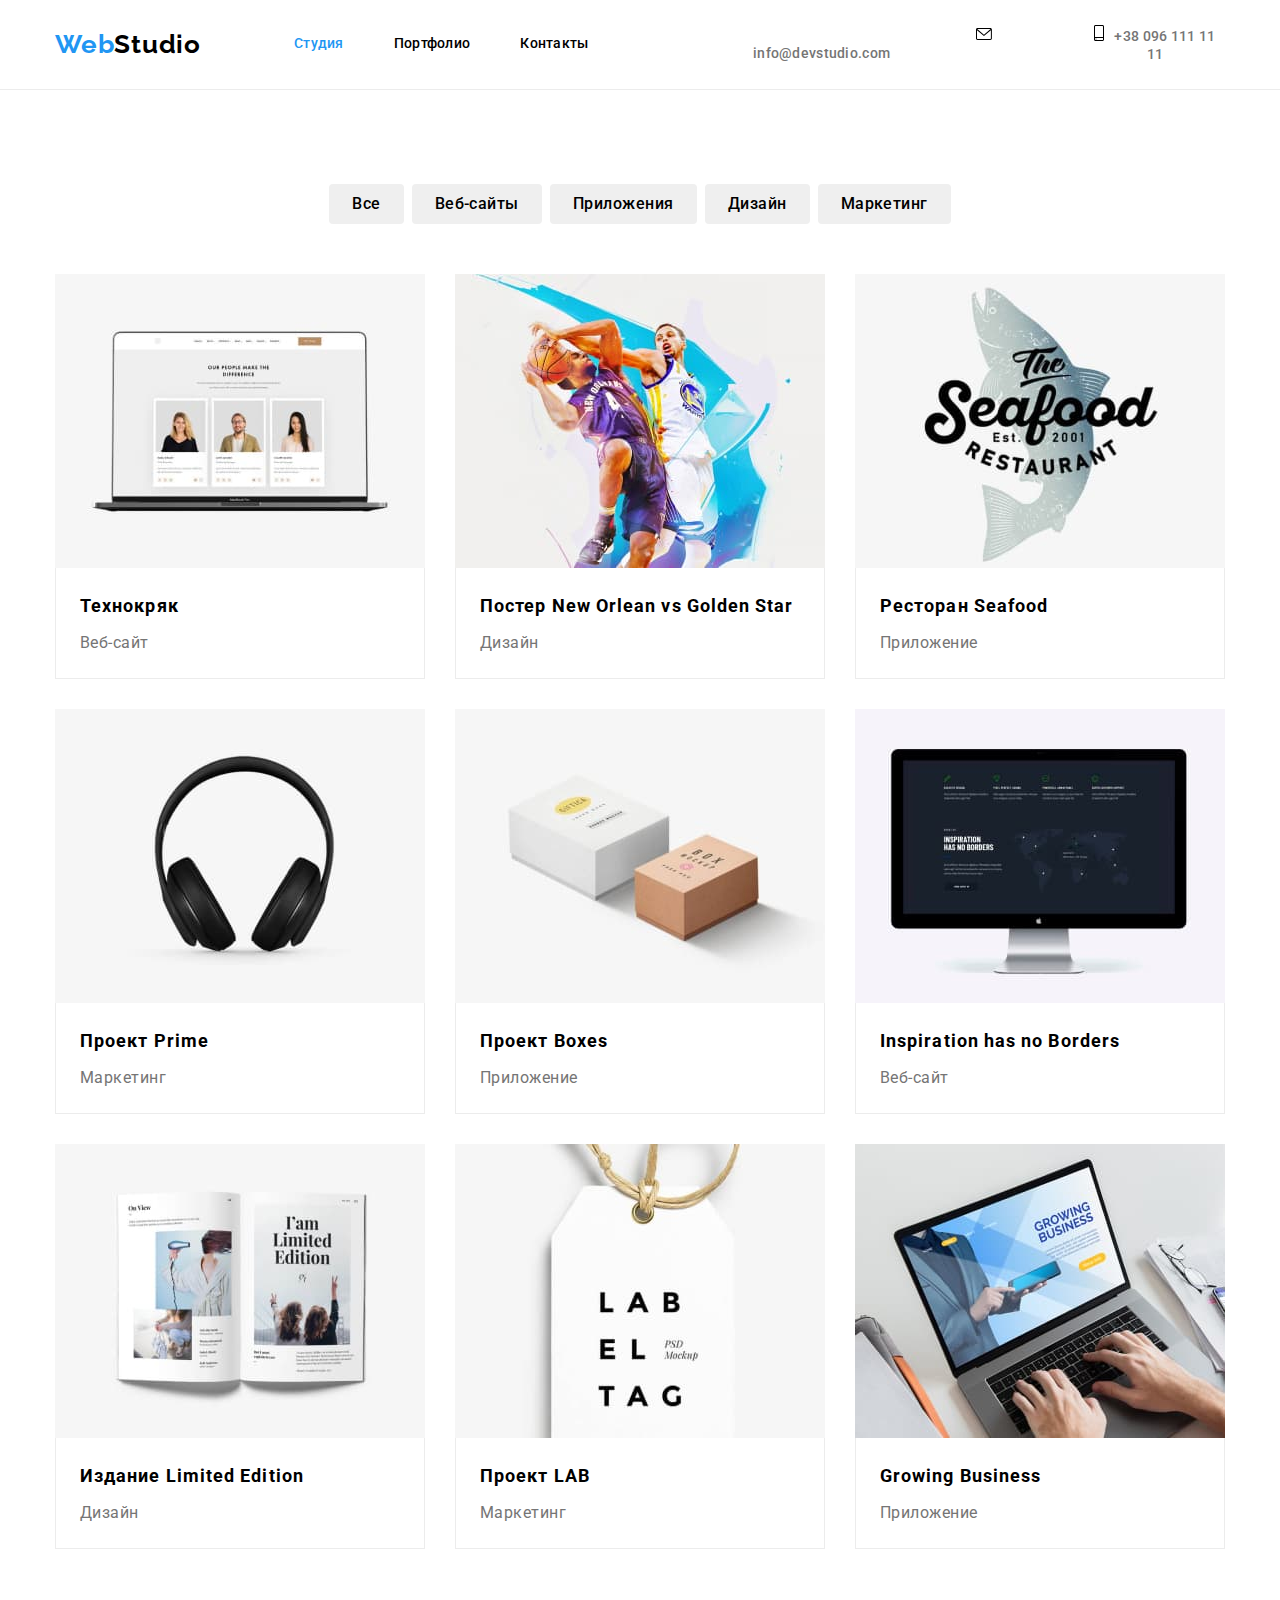
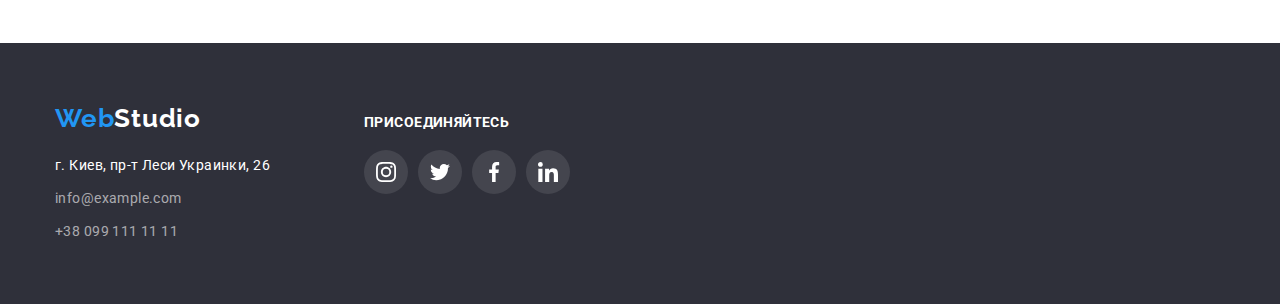
==== portfolio.html @ e5585f5c "Файли минулої роботи" ====
<!DOCTYPE html>
<html lang="en">
  <head>
    <meta charset="UTF-8" />
    <meta http-equiv="X-UA-Compatible" content="IE=edge" />
    <meta name="viewport" content="width=device-width, initial-scale=1.0" />
    <title>Портфолио</title>
    <link
      href="https://fonts.googleapis.com/css2?family=Raleway:wght@700&family=Roboto:wght@400;500;700;900&display=swap"
      rel="stylesheet"
    />
    <link
      rel="stylesheet"
      href="https://cdnjs.cloudflare.com/ajax/libs/modern-normalize/1.1.0/modern-normalize.min.css"
    />
    <link rel="stylesheet" href="./css/styles.css" />
  </head>
  <body>
    <header class="header">
      <section class="header-section">
        <div class="nav-box container">
          <a class="logo webstudio link" href="./index.html">
            <span class="logo-header">Web</span>Studio</a
          >
          <nav class="header-nav">
            <ul class="list nav-ulka">
              <li class="nav-li">
                <a class="nav-link active link" href="./index.html">Студия</a>
              </li>
              <li class="nav-li">
                <a class="nav-link link" href="./portfolio.html">Портфолио</a>
              </li>
              <li><a class="nav-link link" href="./index.html">Контакты</a></li>
            </ul>
          </nav>
          <ul class="list contacts-ulka">
            <li class="contacts-li">
              <a
                class="header-contacts hmail link"
                href="mailto:info@devstudio.com"
                ><svg class="icon-sms" width="16" height="12">
                  <use href="./images/icons.svg#icon-sms"></use></svg
                >info@devstudio.com</a
              >
            </li>
            <li class="contacts-li">
              <a class="header-contacts link teleph" href="tel:+380961111111"
                ><svg class="icon-tel" width="10" height="16">
                  <use href="./images/icons.svg#icon-tel"></use></svg
                >+38 096 111 11 11</a
              >
            </li>
          </ul>
        </div>
      </section>
    </header>

    <main>
      <section class="projects">
        <div class="container">
          <ul class="list buttons-ulka">
            <li class="button-li">
              <button class="btn-portfolio btn" type="button">Все</button>
            </li>
            <li class="button-li">
              <button class="btn-portfolio btn" type="button">Веб-сайты</button>
            </li>
            <li class="button-li">
              <button class="btn-portfolio btn" type="button">
                Приложения
              </button>
            </li>
            <li class="button-li">
              <button class="btn-portfolio btn" type="button">Дизайн</button>
            </li>
            <li class="button-li">
              <button class="btn-portfolio btn" type="button">Маркетинг</button>
            </li>
          </ul>
        </div>
        <div class="container">
          <ul class="list projects-ulka project-card">
            <li class="project-li project-card-li">
              <img
                class="image-project"
                src="./images/p2i1.jpg"
                alt="Технокряк"
                width="370"
              />
              <div class="card">
                <h2 class="project-name">Технокряк</h2>
                <p class="project-type">Веб-сайт</p>
              </div>
            </li>
            <li class="project-li project-card-li">
              <img
                class="image-project"
                src="./images/p2i2.jpg"
                alt="New Orlean vs Golden Star"
                width="370"
              />
              <div class="card">
                <h2 class="project-name">
                  Постер <span lang="en">New Orlean vs Golden Star</span>
                </h2>
                <p class="project-type">Дизайн</p>
              </div>
            </li>
            <li class="project-li project-card-li">
              <img
                class="image-project"
                src="./images/p2i3.jpg"
                alt="Seafood"
                width="370"
              />
              <div class="card">
                <h2 class="project-name">
                  Ресторан <span lang="en">Seafood</span>
                </h2>
                <p class="project-type">Приложение</p>
              </div>
            </li>
          </ul>
          <ul class="list projects-ulka project-card">
            <li class="project-li project-card-li">
              <img
                class="image-project"
                src="./images/p2i4.jpg"
                alt="Prime"
                width="370"
              />
              <div class="card">
                <h2 class="project-name">
                  Проект <span lang="en">Prime</span>
                </h2>
                <p class="project-type">Маркетинг</p>
              </div>
            </li>
            <li class="project-li project-card-li">
              <img
                class="image-project"
                src="./images/p2i5.jpg"
                alt="Boxes"
                width="370"
              />
              <div class="card">
                <h2 class="project-name">
                  Проект <span lang="en">Boxes</span>
                </h2>
                <p class="project-type">Приложение</p>
              </div>
            </li>
            <li class="project-li project-card-li">
              <img
                class="image-project"
                src="./images/p2i6.jpg"
                alt="Inspiration has no Borders"
                width="370"
              />
              <div class="card">
                <h2 class="project-name">
                  <span lang="en">Inspiration has no Borders</span>
                </h2>
                <p class="project-type">Веб-сайт</p>
              </div>
            </li>
          </ul>
          <ul class="list projects-ulka project-card">
            <li class="project-li project-card-li">
              <img
                class="image-project"
                src="./images/p2i7.jpg"
                alt="Limited Edition"
                width="370"
              />
              <div class="card">
                <h2 class="project-name">
                  Издание <span lang="en">Limited Edition</span>
                </h2>
                <p class="project-type">Дизайн</p>
              </div>
            </li>
            <li class="project-li project-card-li">
              <img
                class="image-project"
                src="./images/p2i8.jpg"
                alt="LAB"
                width="370"
              />
              <div class="card">
                <h2 class="project-name">Проект <span></span> LAB</h2>
                <p class="project-type">Маркетинг</p>
              </div>
            </li>
            <li class="project-li project-card-li">
              <img
                class="image-project"
                src="./images/p2i9.jpg"
                alt="Growing Business"
                width="370"
              />
              <div class="card">
                <h2 class="project-name">
                  <span lang="en">Growing Business</span>
                </h2>
                <p class="project-type">Приложение</p>
              </div>
            </li>
          </ul>
        </div>
      </section>
    </main>

    <!-- Футер -->
    <footer class="footer">
      <section class="footer-section">
        <div class="container footer-box">
          <div>
            <a class="logo footer-logo link" lang="en" href="./index.html"
              ><span class="footer-web">Web</span
              ><span class="logo-footer">Studio</span></a
            >
            <address>
              <ul class="list footer-ulka">
                <li class="footer-li">
                  <a
                    class="address link"
                    href="https://goo.gl/maps/CcYmPfw3a3xQvwCz5"
                    target="_blank"
                    rel="noreferrer noopener"
                    >г. Киев, пр-т Леси Украинки, 26</a
                  >
                </li>
                <li class="footer-li">
                  <a class="footer-mail link" href="mailto:info@example.com"
                    >info@example.com</a
                  >
                </li>
                <li class="footer-li">
                  <a class="footer-tel link" href="tel:+380991111111"
                    >+38 099 111 11 11</a
                  >
                </li>
              </ul>
            </address>
          </div>
          <div class="footer-community">
            <p class="footer-social">Присоединяйтесь</p>

            <ul class="team-icons list">
              <li class="icon-footer">
                <a class="go-social footer link" href="#">
                  <svg class="footer-sociale" width="20" height="20">
                    <use href="./images/icons.svg#icon-insta"></use>
                  </svg>
                </a>
              </li>
              <li class="icon-footer">
                <a class="go-social footer link" href="#">
                  <svg class="footer-sociale" width="20" height="20">
                    <use href="./images/icons.svg#icon-twit"></use>
                  </svg>
                </a>
              </li>
              <li class="icon-footer">
                <a class="go-social footer link" href="#">
                  <svg class="footer-sociale" width="20" height="20">
                    <use href="./images/icons.svg#icon-fb"></use>
                  </svg>
                </a>
              </li>
              <li class="icon-footer">
                <a class="go-social footer link" href="#">
                  <svg class="footer-sociale" width="20" height="20">
                    <use href="./images/icons.svg#icon-linkd"></use>
                  </svg>
                </a>
              </li>
            </ul>
          </div>
        </div>
      </section>
    </footer>
  </body>
</html>
---- css/styles.css ----
/* Налаштування */
:root {
    --font: "Roboto", sans-serif;
    --font-sec: "Raleway", sans-serif;
    --accent: #2196f3;
    --white: #ffffff;
    --text: ##212121;
    --text-sec: rgba(117, 117, 117, 1);
    --tagline-bg: #2F303A;
    --team-bg: #F5F4FA;
    --vector-bg: #F5F4FA;

    --items: 3;
    --items-adv: 4;
    --indent: 30px;

    --color-team-icon: rgba(175, 177, 184, 1);
}
/* Контент */
body {
    font-family: var(--font);
    color: var(--text);
    font-size: 16px;
}

.link {
    text-decoration: none;
}

.link.active {
    color: var(--accent);
}
.list {
    list-style: none;
    margin: 0;
    padding: 0;
}


h1, h2, h3, h4, h5, h6, p {
    margin: 0;
}

img {
    display: block;
    max-width: 100%;
    height: auto;
}
/* Хедер */
.header {
    border-bottom: 1px solid #ECECEC;
    display: block;
}

.logo {
    font-family: 'Raleway';
    font-style: normal;
    font-weight: 700;
    font-size: 26px;
    line-height: 1.2;
    letter-spacing: 0.03em;
    color: black;
    margin-right: 93px;
    display: block;
}
.logo-header {
    color: var(--accent);
}

.nav-li {

}

.nav-link {
    color: var(--text);
    padding-top: 32px;
    padding-bottom: 32px;
}

.nav-link:hover,
.nav-link:focus {
    color: var(--accent);
}


.header-contacts:hover,
.header-contacts:focus {
    color: var(--accent);
    fill: var(--accent);
}




.header-contacts {
    font-style: normal;
    color: var(--text-sec);
    font-weight: 500;
    font-size: 14px;
    line-height: 1.14;
    letter-spacing: 0.02em;
    padding-top: 32px;
    padding-bottom: 32px;
}

.hmail {
    margin-right: 30px;
    margin-left: 305px;
} 

.contacts-li {
    text-align: center;
    align-items: center;
}

/* Баннер */
.banner-section {
    background-color: var(--tagline-bg);
    text-align: center;
    padding-bottom: 200px;
    padding-top: 200px;
    margin: 0px;
}

.tagline {
    font-style: normal;
    font-weight: 900;
    font-size: 44px;
    line-height: 1.35;
    text-align: center;
    letter-spacing: 0.06em;
    text-transform: uppercase;
    color: var(--white);

    display: flex;
    justify-content: space-around;
    margin-bottom: 30px;
}

.tagline-btn {
    font-weight: 700;
    font-size: 16px;
    line-height: 1.88;
    align-items: center;
    text-align: center;
    letter-spacing: 0.06em;
    color: var(--white);
    font-family: inherit;
    cursor: pointer;
    background-color: var(--accent);
    box-shadow: 0px 4px 4px rgba(0, 0, 0, 0.15);
    border-radius: 4px;
    border: 1px solid transparent;
    padding: 10px 32px;
}
/* Головне */
.adv-li-name {
    font-style: normal;
    font-weight: 700;
    font-size: 14px;
    line-height: 1.14;
    letter-spacing: 0.03em;
    text-transform: uppercase;

    padding-bottom: 10px;
}

.definition {
    font-style: normal;
    font-weight: 400;
    font-size: 14px;
    line-height: 1.7;
    letter-spacing: 0.03em;
    color: var(--text-sec);
}

.metier-name, .team-name {
    font-weight: 700;
    font-size: 36px;
    line-height: 1.16;
    text-align: center;
    letter-spacing: 0.03em;
}

.team-section{
    background-color: var(--team-bg);
    padding-top: 94px;
}

.team-member {
    font-weight: 500;
    font-size: 16px;
    line-height: 1.19;
    letter-spacing: 0.03em;
}

.footer {
    background-color: var(--tagline-bg);
    padding-top: 60px;
    padding-bottom: 60px;
}
.logo-footer {
    color: var(--white);

}
.footer-web {
    color: var(--accent);
}
.footer-ulka {
    font-style: normal;
    font-weight: 400;
    font-size: 14px;
    line-height: 1.71;
    letter-spacing: 0.03em;
}
.footer-mail, .footer-tel {
    color: rgba(255, 255, 255, 0.6);
}
.footer-li:not(:last-child ) {
    margin-bottom: 9px;
}

.address {
    font-weight: 400;
    font-size: 14px;
    line-height: 1.71;
    letter-spacing: 0.03em;
    color: var(--white);
    font-style: normal;
}

/* ПОРТФОЛІО */
.btn {
    border: 1px solid transparent;
}

.btn-portfolio {
    padding: 6px 22px;
    font-style: normal;
    font-weight: 500;
    font-size: 16px;
    line-height: 1.62;
    text-align: center;
    letter-spacing: 0.03em;
    border-radius: 4px;
    color: var(--text);
    cursor: pointer;
}
.btn-portfolio:hover,
.btn-portfolio:focus {
    border-radius: 4px;
    color: var(--white);
    background-color: var(--accent);
    box-shadow: 0px 3px 1px rgba(0, 0, 0, 0.1), 0px 1px 2px rgba(0, 0, 0, 0.08), 0px 2px 2px rgba(0, 0, 0, 0.12);
}
.project-name {
    font-style: normal;
    font-weight: 700;
    font-size: 18px;
    letter-spacing: 0.06em;
    line-height: 2.00;
    margin-bottom: 4px;
    color: var(--text);
}
.project-type {
    font-size: 16px;
    line-height: 1.88;
    letter-spacing: 0.03em;
    color: var(--text-sec);
}

.projects {
    padding-top: 94px;
    padding-bottom: 94px;
}

.buttons-ulka {
    display: flex;
    margin-bottom: 50px;
    margin-left: auto;
    margin-right: auto;
    padding: auto;
    justify-content: center;
}

.button-li:not(:last-child ) {
    margin-right: 8px;
}

.projects-ulka {
    display: flex;
    flex-wrap: wrap;
}

.projects-ulka:not(:last-child) {
    margin-bottom: 15px;
}

.project-card {
    display: flex;
    flex-wrap: wrap;
    margin: calc(-1 * var(--indent) / 2);
}

.project-card-li {
    flex-basis: calc((100% - var(--indent) * var(--items)) / var(--items));
    margin: calc(var(--indent) / 2);
}

.project-card-li:hover {
    box-shadow: 0px 1px 1px rgba(0, 0, 0, 0.12), 0px 4px 4px rgba(0, 0, 0, 0.06), 1px 4px 6px rgba(0, 0, 0, 0.16);
}

.image-project {
    width: 370px;
}

.card {
    padding: 20px 24px;
    border-bottom: 1px solid #ECECEC;
    border-left: 1px solid #ECECEC;
    border-right: 1px solid #ECECEC;
}


/* Блочна модель, flex-box */
.container {
    width: 1200px;
    padding-left: 15px;
    padding-right: 15px;
    margin: auto;
}
.nav-box {
    display: flex;
    align-items: center;
}

.header-section {
    padding: 0px;
    padding-top: 25px;
    padding-bottom: 25px;
    margin: auto;
}

.header-nav {
    display: flex;
}

.webstudio {
    margin-right: 93px;
}
.nav-ulka:not(:last-child) {
    margin-right: 50px;
}

.nav-li:not(:last-child) {
    margin-right: 50px;
}


.nav-ulka {
    display: flex;
    font-style: normal;
    font-weight: 500;
    font-size: 14px;
    line-height: 1.14;
    letter-spacing: 0.02em;
}
.contacts-ulka {
    display: flex;
    align-items: center;
}
.teleph {
    margin-right: 0px;
}

.banner-section {
    padding-bottom: 200px;
    padding-top: 200px;
    margin: 0px;
    text-align: center;
    max-width: 1600px;
    height: 600px;
    margin-left: auto;
    margin-right: auto;
    background-image: linear-gradient(to right,
                rgba(47, 48, 58, 0.4),
                rgba(47, 48, 58, 0.4)),
                url(../images/banner.jpg);
    background-color: var(--tagline-bg);
}

 .advant-section {
    padding-top: 94px;
    padding-bottom: 94px;
    margin: 0px;
 }
.advant-ulka {
    display: flex;
}
 .advant-ulka, .advant-li:not(:last-child) {
    margin-right: 30px;
 }
.advant-li {
    width: 270px;
}

.metier-section {
    padding-bottom: 94px;
}

.geometry {
    margin-bottom: 50px;
}

.metier-ulka {
    display: flex;
}
.metier-li:last-child {
    margin-right: 0px;
}
.metier-li {
    margin-right: 30px;
}
.image {
    display: block;
    max-width: 100%;
    height: auto;
}

.team-ulka {
    display: flex;
    padding-bottom: 94px;
}
.team-li {
    margin-right: 30px;

    width: 270px;
    background: var(--white);
    box-shadow: 0px 1px 3px rgba(0, 0, 0, 0.12), 0px 1px 1px rgba(0, 0, 0, 0.14), 0px 2px 1px rgba(0, 0, 0, 0.2);
    border-radius: 0px 0px 4px 4px;
}
.team-li:last-child {
    margin-right: 0px;
}
.member-bio {
    padding-top: 30px;
    padding-bottom: 30px;
}

.team-member {
    margin-bottom: 10px;
    font-weight: 500;
    font-size: 16px;
    line-height: 1.18;
    text-align: center;
    letter-spacing: 0.03em;
    color: var(--text);
    background-color: var(--white);
}
.member-job {
    font-weight: 400;
    font-size: 16px;
    line-height: 1.18;
    text-align: center;
    letter-spacing: 0.03em;
    color: var(--text-sec);   
}

.footer-logo {
    margin-bottom: 20px;
}

/* Icons */

.icon-sms {
    margin-right: 10px;
}

.icon-tel {
    margin-right: 10px;
}

.vector-set {
    border-radius: 4px;
    background-color: var(--vector-bg);
    margin-bottom: 30px;
    display: flex;
    align-items: center;
    max-width: 270px;
    width: 100%;
    height: auto;
    padding: 25px 100px;
}

.team-icons {
    justify-content: center;
    display: flex;
    height: 44px;
    margin-top: 16px;
}

.social-item {
    width: 44px;
    height: 44px;
    margin-right: 10px;
}

.icon-team:not(:last-child) {
    margin-right: 10px;
}

.go-social {
    display: block;
    width: 100%;
    height: 100%;
    border-radius: 50%;
    border: inherit;
    padding: 12px;
    fill: rgba(175, 177, 184, 1);
}

.team-sociale {
    width: 20px;
    height: 20px;
    

}

.go-social:hover,
.go-social:focus {
    fill: #ffffff;
    background-color: var(--accent);
}

.customers {
    font-style: normal;
    font-weight: 700;
    font-size: 36px;
    line-height: 42px;
    text-align: center;
    letter-spacing: 0.03em;
    color: var(--text);
    margin-bottom: 50px;
}

.customer-section {
    padding-top: 94px;
    padding-bottom: 94px;
}

.customer-ulka {
    display: flex;
    align-items: center;
    width: 100%;
    list-style: none;
    margin: 0;
    padding: 0;
}

.customer-li {
    width: calc((100%-150px) / 6);
    width: 170px;
    height: 92px;
    
    background: var(--white);
    border-radius: 4px;
    margin-right: 30px;
    text-align: center;
    align-items: center;
    display: flex;
}

.go-customer {
    width: 100%;
    height: 100%;
    display: flex;
    align-items: center;
    justify-content: center;
    border: 1px solid #AFB1B8;
}

.icon-customer {
    fill: var(--color-team-icon);
}

.go-customer:hover, .go-customer:focus {
    border-color: var(--accent);
}

.go-customer:hover svg,
.go-customer:focus svg {
    fill: var(--accent);
}

.customer-li:nth-child(6n) {
    margin-right: 0;
}

.footer-social {
    font-style: normal;
    font-weight: 700;
    font-size: 14px;
    line-height: 16px;
    letter-spacing: 0.03em;
    text-transform: uppercase;
    color: var(--white);
}

.address-footer {
    width: 231px;
}

.footer-box {
    display: flex;
    align-items: baseline;
}

.footer-icons {
    display: flex;
    flex-direction: column;
}

.footer-community {
    margin-left: 70px;
}

.footer-social {
    font-style: normal;
    font-weight: 700;
    font-size: 14px;
    line-height: 16px;
    letter-spacing: 0.03em;     
    text-transform: uppercase;
    color: var(--white);
    margin-bottom: 20px;
}

.go-social.footer {
    display: block;
    width: 100%;
    height: 100%;
    border-radius: 50%;
    background-color: rgba(255, 255, 255, 0.1);
}

.go-social.footer:hover,
.go-social.footer:focus {
    background-color: var(--accent)
}

.icon-footer:not(:last-child) {
    margin-right: 10px;
}

.footer-sociale {
    width: 20px;
    height: 20px;
    fill: var(--white);
}
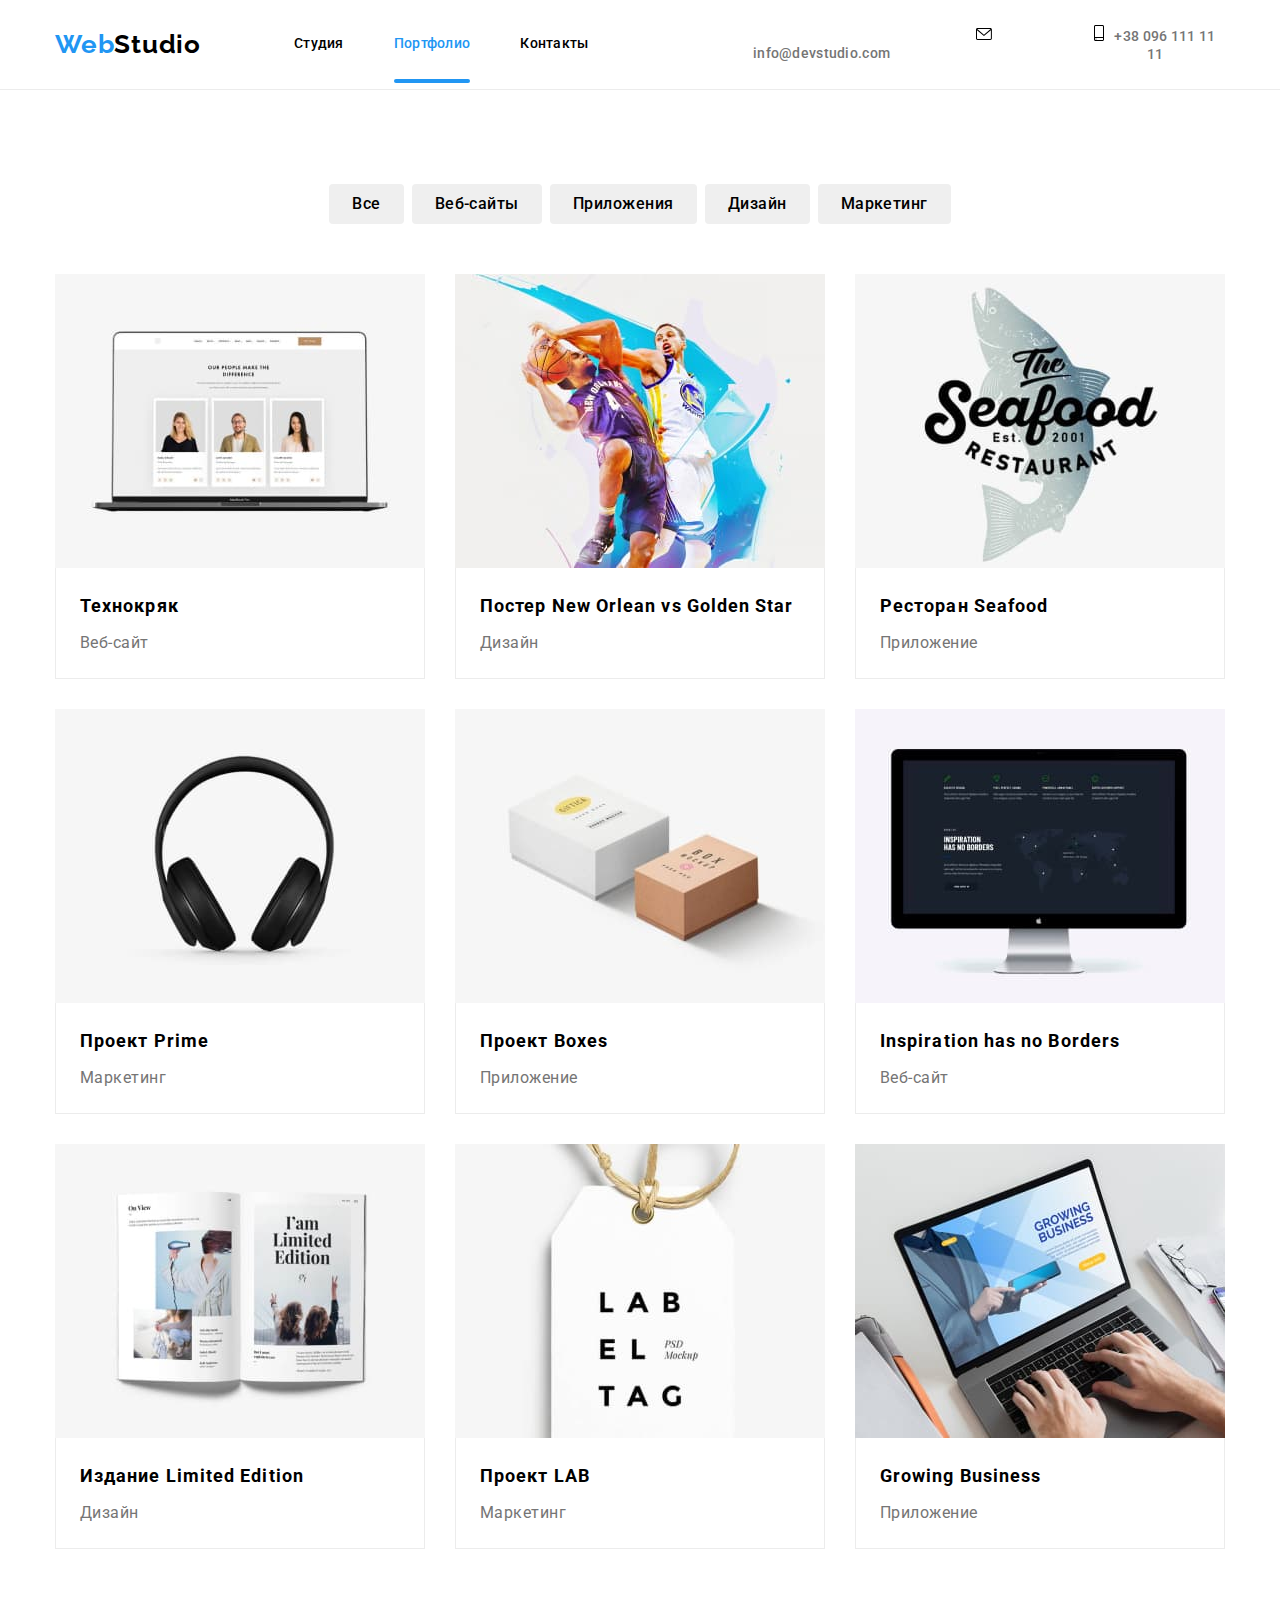
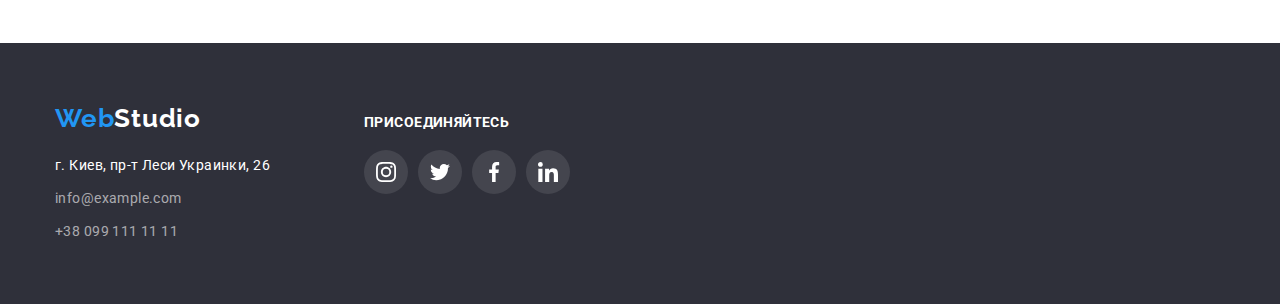
==== commit 72706932: "Підкреслювання активної сторінки" ====
--- a/portfolio.html
+++ b/portfolio.html
@@ -25,10 +25,10 @@
           <nav class="header-nav">
             <ul class="list nav-ulka">
               <li class="nav-li">
-                <a class="nav-link active link" href="./index.html">Студия</a>
+                <a class="nav-link link" href="./index.html">Студия</a>
               </li>
               <li class="nav-li">
-                <a class="nav-link link" href="./portfolio.html">Портфолио</a>
+                <a class="nav-link active link" href="./portfolio.html">Портфолио</a>
               </li>
               <li><a class="nav-link link" href="./index.html">Контакты</a></li>
             </ul>
--- a/css/styles.css
+++ b/css/styles.css
@@ -67,30 +67,43 @@
     color: var(--accent);
 }
 
-.nav-li {
-
-}
-
 .nav-link {
+    position: relative;
     color: var(--text);
     padding-top: 32px;
     padding-bottom: 32px;
+    transition-property: color;
 }
 
 .nav-link:hover,
 .nav-link:focus {
     color: var(--accent);
-}
-
+    transition-duration: 250ms;
+    transition-timing-function: cubic-bezier(0.4, 0, 0.2, 1);
+}
+
+.nav-link.active {
+    color: var(--accent);
+}
+
+.nav-link.active::after {
+    position: absolute;
+    content: "";
+    bottom: 0;
+    left: 0;
+    border-radius: 2px;
+    width: 100%;
+    height: 4px;
+    background-color: var(--accent);
+}
 
 .header-contacts:hover,
 .header-contacts:focus {
     color: var(--accent);
     fill: var(--accent);
-}
-
-
-
+    transition-duration: 250ms;
+    transition-timing-function: cubic-bezier(0.4, 0, 0.2, 1);
+}
 
 .header-contacts {
     font-style: normal;
@@ -101,6 +114,7 @@
     letter-spacing: 0.02em;
     padding-top: 32px;
     padding-bottom: 32px;
+    transition-property: color, fill;
 }
 
 .hmail {
@@ -245,13 +259,16 @@
     border-radius: 4px;
     color: var(--text);
     cursor: pointer;
-}
+    transition-property: color, background-color, box-shadow;
+}
+
 .btn-portfolio:hover,
 .btn-portfolio:focus {
-    border-radius: 4px;
     color: var(--white);
     background-color: var(--accent);
     box-shadow: 0px 3px 1px rgba(0, 0, 0, 0.1), 0px 1px 2px rgba(0, 0, 0, 0.08), 0px 2px 2px rgba(0, 0, 0, 0.12);
+    transition-duration: 250ms;
+    transition-timing-function: cubic-bezier(0.4, 0, 0.2, 1);
 }
 .project-name {
     font-style: normal;
@@ -305,9 +322,12 @@
 .project-card-li {
     flex-basis: calc((100% - var(--indent) * var(--items)) / var(--items));
     margin: calc(var(--indent) / 2);
+    transition-property: box-shadow;
 }
 
 .project-card-li:hover {
+    transition-duration: 250ms;
+    transition-timing-function: cubic-bezier(0.4, 0, 0.2, 1);
     box-shadow: 0px 1px 1px rgba(0, 0, 0, 0.12), 0px 4px 4px rgba(0, 0, 0, 0.06), 1px 4px 6px rgba(0, 0, 0, 0.16);
 }
 
@@ -422,11 +442,31 @@
 .metier-li {
     margin-right: 30px;
 }
-.image {
-    display: block;
-    max-width: 100%;
-    height: auto;
-}
+.metier-image {
+    position: relative;
+}
+
+.metier-text {
+    position: absolute;
+    display: flex;
+    width: 370px;
+    height: 70px;
+    background: rgba(47, 48, 58, 0.8);
+    bottom: 0;
+    align-items: center;
+    justify-content: center;
+}
+
+.metier-name {
+    font-style: normal;
+    font-weight: 700;
+    font-size: 14px;
+    line-height: 1.14;
+    letter-spacing: 0.03em;
+    text-transform: uppercase;
+    color: var(--white);
+}
+
 
 .team-ulka {
     display: flex;
@@ -518,19 +558,20 @@
     border: inherit;
     padding: 12px;
     fill: rgba(175, 177, 184, 1);
+    transition-property: fill, background-color;
 }
 
 .team-sociale {
     width: 20px;
     height: 20px;
-    
-
 }
 
 .go-social:hover,
 .go-social:focus {
     fill: #ffffff;
     background-color: var(--accent);
+    transition-duration: 250ms;
+    transition-timing-function: cubic-bezier(0.4, 0, 0.2, 1);
 }
 
 .customers {
@@ -578,6 +619,7 @@
     align-items: center;
     justify-content: center;
     border: 1px solid #AFB1B8;
+    transition-property: fill, border-color;
 }
 
 .icon-customer {
@@ -586,11 +628,15 @@
 
 .go-customer:hover, .go-customer:focus {
     border-color: var(--accent);
+    transition-duration: 250ms;
+    transition-timing-function: cubic-bezier(0.4, 0, 0.2, 1);
 }
 
 .go-customer:hover svg,
 .go-customer:focus svg {
     fill: var(--accent);
+    transition-duration: 250ms;
+    transition-timing-function: cubic-bezier(0.4, 0, 0.2, 1);
 }
 
 .customer-li:nth-child(6n) {
@@ -642,11 +688,14 @@
     height: 100%;
     border-radius: 50%;
     background-color: rgba(255, 255, 255, 0.1);
+    transition-property: background-color;
 }
 
 .go-social.footer:hover,
 .go-social.footer:focus {
-    background-color: var(--accent)
+    background-color: var(--accent);
+    transition-duration: 250ms;
+    transition-timing-function: cubic-bezier(0.4, 0, 0.2, 1);
 }
 
 .icon-footer:not(:last-child) {
